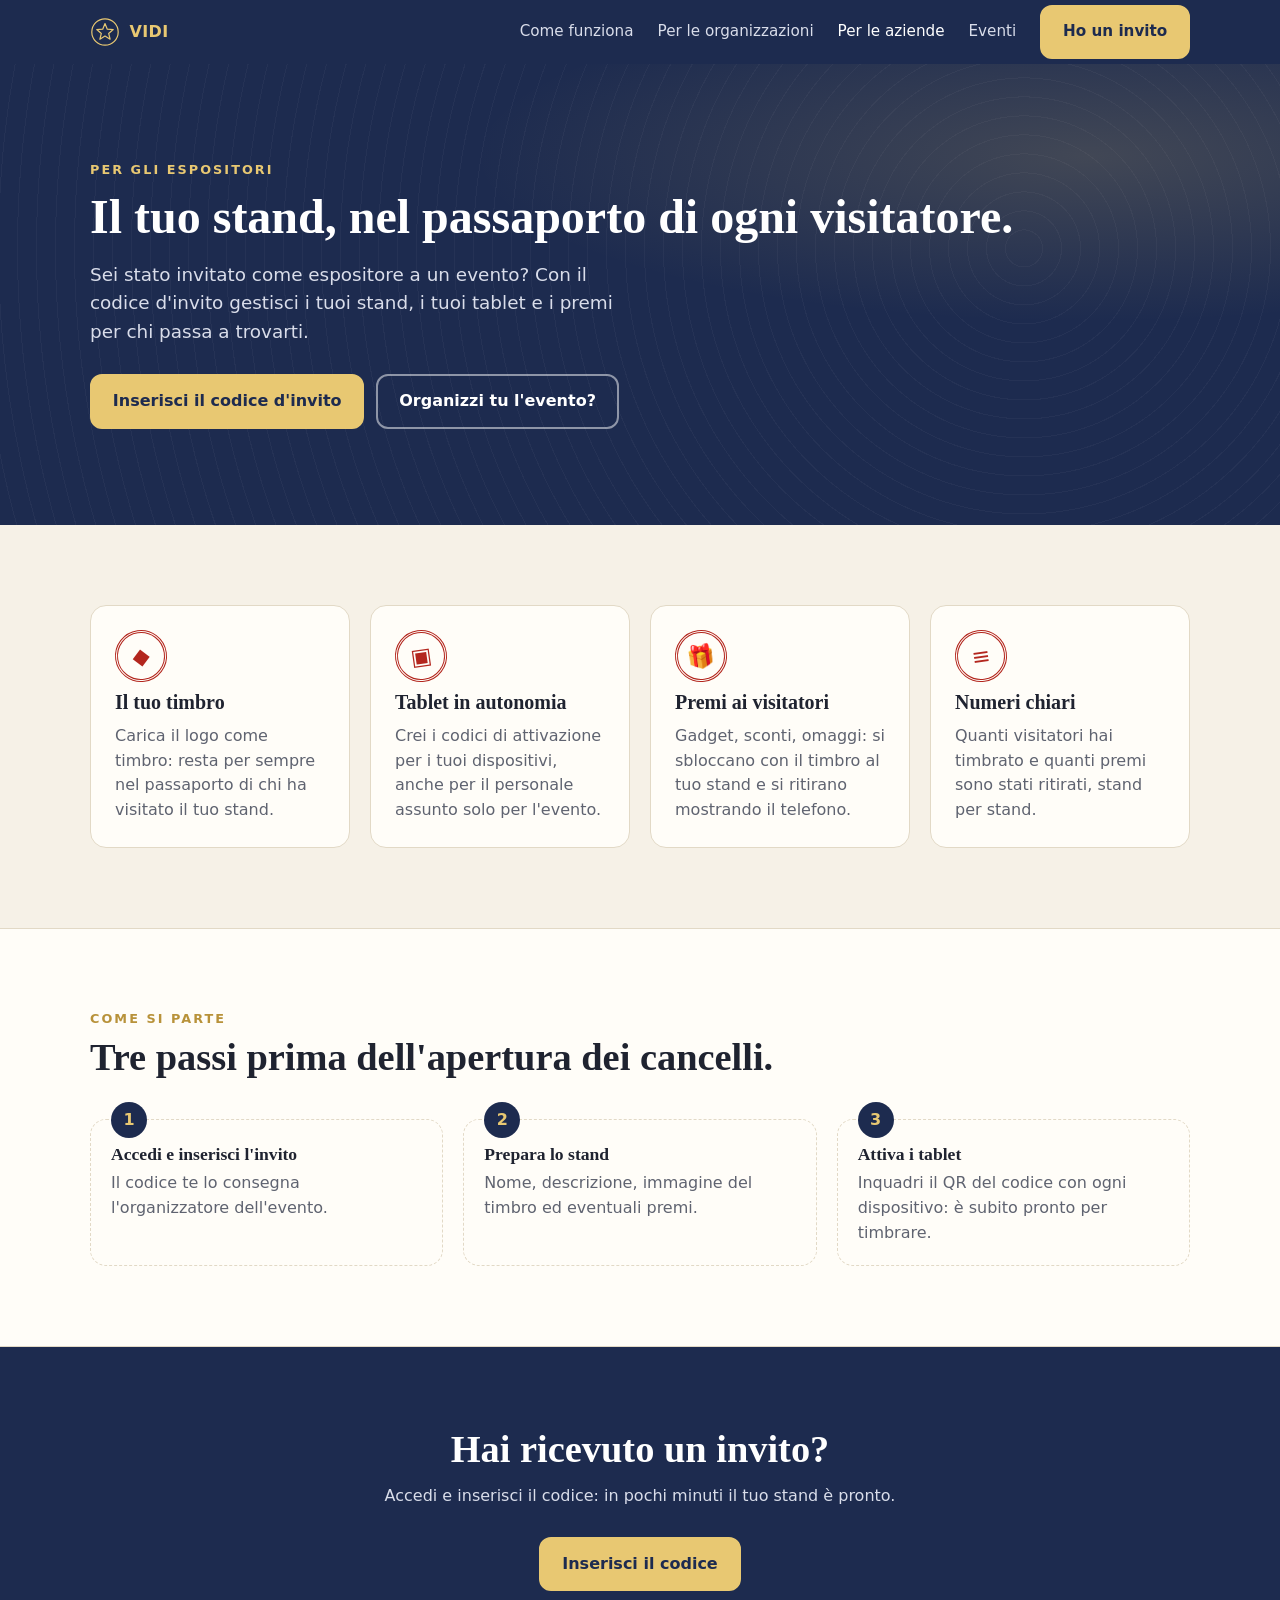
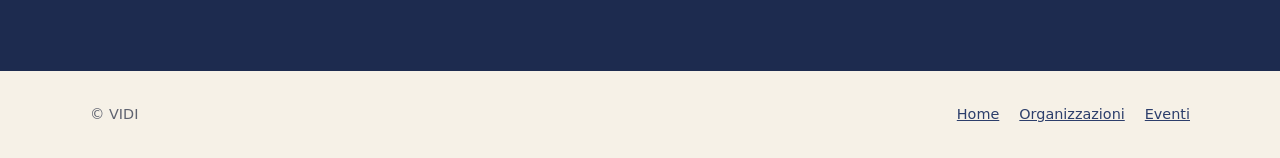
==== aziende.html @ 52bfeede "Vetrina VIDI sulla home; pagina degli emittenti su /emittenti/" ====
<!doctype html>
<html lang="it">
  <head>
    <meta charset="UTF-8" />
    <meta name="viewport" content="width=device-width, initial-scale=1.0" />
    <title>Per le aziende · VIDI</title>
    <meta
      name="description"
      content="Espositori a fiere ed eventi: attiva i tablet del tuo stand, personalizza il timbro, offri premi ai visitatori e misura il passaggio allo stand."
    />
    <meta name="theme-color" content="#1d2b4f" />
    <link rel="stylesheet" href="style.css" />
    <script src="config.js" defer></script>
  </head>
  <body>
    <header class="site-header">
      <div class="wrap">
        <a class="logo" href="index.html">
          <svg viewBox="0 0 100 100" fill="none" stroke="currentColor" stroke-width="4" aria-hidden="true">
            <circle cx="50" cy="50" r="44" />
            <path d="M50 22 57.6 40.5 77.5 41.9 62.3 54.8 67 74.2 50 63.7 33 74.2 37.7 54.8 22.5 41.9 42.4 40.5Z" stroke-linejoin="round" />
          </svg>
          <span data-brand>VIDI</span>
        </a>
        <button class="nav-toggle" aria-expanded="false" aria-controls="nav">Menu</button>
        <nav class="site-nav" id="nav">
          <a href="index.html#come-funziona">Come funziona</a>
          <a href="organizzazioni.html">Per le organizzazioni</a>
          <a href="aziende.html" aria-current="page">Per le aziende</a>
          <a data-app="events" href="https://www.formazionesicurezza.org/protezionecivile/passaporto_formazione/events">Eventi</a>
          <a class="btn" data-app="accreditation" href="https://www.formazionesicurezza.org/protezionecivile/passaporto_formazione/accreditation">Ho un invito</a>
        </nav>
      </div>
    </header>

    <main>
      <section class="hero small">
        <div class="wrap">
          <div>
            <span class="eyebrow">Per gli espositori</span>
            <h1>Il tuo stand, nel passaporto di ogni visitatore.</h1>
            <p class="lead">
              Sei stato invitato come espositore a un evento? Con il codice d'invito gestisci i tuoi stand, i tuoi tablet e
              i premi per chi passa a trovarti.
            </p>
            <div class="actions">
              <a class="btn" data-app="accreditation" href="https://www.formazionesicurezza.org/protezionecivile/passaporto_formazione/accreditation">Inserisci il codice d'invito</a>
              <a class="btn ghost" href="organizzazioni.html">Organizzi tu l'evento?</a>
            </div>
          </div>
        </div>
      </section>

      <section>
        <div class="wrap">
          <div class="grid">
            <article class="card">
              <span class="icon" aria-hidden="true">◆</span>
              <h3>Il tuo timbro</h3>
              <p>Carica il logo come timbro: resta per sempre nel passaporto di chi ha visitato il tuo stand.</p>
            </article>
            <article class="card">
              <span class="icon" aria-hidden="true">▣</span>
              <h3>Tablet in autonomia</h3>
              <p>Crei i codici di attivazione per i tuoi dispositivi, anche per il personale assunto solo per l'evento.</p>
            </article>
            <article class="card">
              <span class="icon" aria-hidden="true">🎁</span>
              <h3>Premi ai visitatori</h3>
              <p>Gadget, sconti, omaggi: si sbloccano con il timbro al tuo stand e si ritirano mostrando il telefono.</p>
            </article>
            <article class="card">
              <span class="icon" aria-hidden="true">≡</span>
              <h3>Numeri chiari</h3>
              <p>Quanti visitatori hai timbrato e quanti premi sono stati ritirati, stand per stand.</p>
            </article>
          </div>
        </div>
      </section>

      <section class="alt">
        <div class="wrap">
          <div class="section-head">
            <span class="eyebrow">Come si parte</span>
            <h2>Tre passi prima dell'apertura dei cancelli.</h2>
          </div>
          <ol class="steps">
            <li>
              <h3>Accedi e inserisci l'invito</h3>
              <p>Il codice te lo consegna l'organizzatore dell'evento.</p>
            </li>
            <li>
              <h3>Prepara lo stand</h3>
              <p>Nome, descrizione, immagine del timbro ed eventuali premi.</p>
            </li>
            <li>
              <h3>Attiva i tablet</h3>
              <p>Inquadri il QR del codice con ogni dispositivo: è subito pronto per timbrare.</p>
            </li>
          </ol>
        </div>
      </section>

      <section class="cta">
        <div class="wrap">
          <h2>Hai ricevuto un invito?</h2>
          <p>Accedi e inserisci il codice: in pochi minuti il tuo stand è pronto.</p>
          <div class="actions">
            <a class="btn" data-app="accreditation" href="https://www.formazionesicurezza.org/protezionecivile/passaporto_formazione/accreditation">Inserisci il codice</a>
          </div>
        </div>
      </section>
    </main>

    <footer>
      <div class="wrap">
        <span>© <span data-brand>VIDI</span></span>
        <nav>
          <a href="index.html">Home</a>
          <a href="organizzazioni.html">Organizzazioni</a>
          <a data-app="events" href="https://www.formazionesicurezza.org/protezionecivile/passaporto_formazione/events">Eventi</a>
        </nav>
      </div>
    </footer>
  </body>
</html>
---- style.css ----
:root {
  --navy: #1d2b4f;
  --navy-soft: #2c3e6b;
  --gold: #e8c872;
  --gold-deep: #b8923a;
  --paper: #f6f1e7;
  --card: #fffdf8;
  --line: #e2d9c6;
  --text: #1f2330;
  --muted: #5f6370;
  --stamp: #b3261e;
  --radius: 16px;
  color-scheme: light;
}

* {
  box-sizing: border-box;
}

html {
  scroll-behavior: smooth;
}

body {
  margin: 0;
  font-family: system-ui, -apple-system, 'Segoe UI', Roboto, sans-serif;
  line-height: 1.55;
  color: var(--text);
  background: var(--paper);
  -webkit-font-smoothing: antialiased;
}

h1,
h2,
h3 {
  margin: 0;
  line-height: 1.15;
  font-family: Georgia, 'Times New Roman', serif;
  text-wrap: balance;
}

p {
  margin: 0;
}

a {
  color: var(--navy-soft);
}

img {
  max-width: 100%;
}

.wrap {
  width: min(1100px, 100% - 32px);
  margin: 0 auto;
}

/* ---- Intestazione ---- */

.site-header {
  position: sticky;
  top: 0;
  z-index: 10;
  background: var(--navy);
  color: #fff;
}

.site-header .wrap {
  display: flex;
  align-items: center;
  justify-content: space-between;
  gap: 1rem;
  min-height: 64px;
}

.logo {
  display: inline-flex;
  align-items: center;
  gap: 0.6rem;
  color: var(--gold);
  font-weight: 700;
  letter-spacing: 0.02em;
  text-decoration: none;
}

.logo svg {
  width: 30px;
  height: 30px;
}

.site-nav {
  display: flex;
  align-items: center;
  gap: 1.5rem;
}

.site-nav a {
  color: #d9ddea;
  text-decoration: none;
  font-size: 0.95rem;
}

.site-nav a:hover,
.site-nav a[aria-current='page'] {
  color: #fff;
}

.site-nav .btn {
  color: var(--navy);
}

.nav-toggle {
  display: none;
  padding: 0.5rem;
  border: 1px solid rgb(255 255 255 / 0.3);
  border-radius: 8px;
  background: none;
  color: #fff;
  font: inherit;
}

@media (max-width: 760px) {
  .nav-toggle {
    display: block;
  }

  .site-nav {
    display: none;
    position: absolute;
    top: 64px;
    left: 0;
    right: 0;
    flex-direction: column;
    align-items: stretch;
    gap: 0;
    padding: 0.5rem 16px 1rem;
    background: var(--navy);
  }

  .site-nav.open {
    display: flex;
  }

  .site-nav a {
    padding: 0.7rem 0;
  }

  .site-nav .btn {
    margin-top: 0.5rem;
    text-align: center;
  }
}

/* ---- Bottoni ---- */

.btn {
  display: inline-flex;
  align-items: center;
  justify-content: center;
  gap: 0.5rem;
  padding: 0.8rem 1.3rem;
  border-radius: 12px;
  background: var(--gold);
  color: var(--navy);
  font-weight: 700;
  text-decoration: none;
  border: 2px solid var(--gold);
  transition: transform 0.15s ease;
}

.btn:hover {
  transform: translateY(-1px);
}

.btn.ghost {
  background: transparent;
  color: #fff;
  border-color: rgb(255 255 255 / 0.5);
}

.btn.dark {
  background: var(--navy);
  border-color: var(--navy);
  color: #fff;
}

.btn.outline {
  background: transparent;
  border-color: var(--navy);
  color: var(--navy);
}

.actions {
  display: flex;
  flex-wrap: wrap;
  gap: 0.75rem;
}

/* ---- Hero ---- */

.hero {
  position: relative;
  overflow: hidden;
  padding: clamp(3rem, 8vw, 6rem) 0;
  color: #fff;
  background:
    radial-gradient(80% 60% at 85% 20%, rgb(232 200 114 / 0.18), transparent 60%),
    repeating-radial-gradient(circle at 80% 40%, transparent 0 18px, rgb(255 255 255 / 0.035) 18px 19px),
    var(--navy);
}

.hero .wrap {
  display: grid;
  grid-template-columns: 1.2fr 1fr;
  align-items: center;
  gap: 3rem;
}

.hero .eyebrow {
  color: var(--gold);
}

.hero h1 {
  margin: 0.6rem 0 1rem;
  font-size: clamp(2.2rem, 6vw, 3.6rem);
}

.hero p.lead {
  max-width: 34rem;
  margin-bottom: 1.75rem;
  font-size: 1.15rem;
  color: #d9ddea;
}

.hero.small .wrap {
  grid-template-columns: 1fr;
}

.hero.small h1 {
  font-size: clamp(2rem, 5vw, 3rem);
}

@media (max-width: 860px) {
  .hero .wrap {
    grid-template-columns: 1fr;
  }
}

.eyebrow {
  display: block;
  font-size: 0.8rem;
  font-weight: 700;
  letter-spacing: 0.16em;
  text-transform: uppercase;
  color: var(--gold-deep);
}

/* Copertina di passaporto disegnata in CSS, come nell'app */
.passport {
  position: relative;
  width: min(320px, 80vw);
  aspect-ratio: 5 / 7;
  margin: 0 auto;
  display: flex;
  flex-direction: column;
  align-items: center;
  justify-content: center;
  gap: 1rem;
  border-radius: 8px 22px 22px 8px;
  color: var(--gold);
  text-align: center;
  background:
    radial-gradient(120% 70% at 25% 10%, rgb(255 255 255 / 0.13), transparent 60%),
    radial-gradient(90% 80% at 85% 110%, rgb(0 0 0 / 0.35), transparent 65%),
    repeating-linear-gradient(35deg, rgb(255 255 255 / 0.03) 0 1px, transparent 1px 3px),
    #6b1e2c;
  box-shadow:
    inset 14px 0 16px -12px rgb(0 0 0 / 0.6),
    0 30px 60px rgb(0 0 0 / 0.35);
  transform: rotate(-6deg);
}

.passport::before {
  content: '';
  position: absolute;
  inset: 14px 14px 14px 22px;
  border: 1.5px solid rgb(232 200 114 / 0.55);
  border-radius: 4px 12px 12px 4px;
}

.passport svg {
  width: 38%;
}

.passport strong {
  font-family: Georgia, 'Times New Roman', serif;
  font-size: 1.9rem;
  letter-spacing: 0.14em;
  text-transform: uppercase;
}

.passport span {
  font-size: 0.72rem;
  letter-spacing: 0.3em;
  text-transform: uppercase;
}

.stamp-mark {
  position: absolute;
  right: -30px;
  bottom: 40px;
  width: 130px;
  height: 130px;
  display: grid;
  place-items: center;
  border: 4px double var(--stamp);
  border-radius: 50%;
  color: var(--stamp);
  font-weight: 800;
  font-size: 0.8rem;
  letter-spacing: 0.06em;
  text-align: center;
  text-transform: uppercase;
  background: rgb(246 241 231 / 0.92);
  transform: rotate(14deg);
}

/* ---- Sezioni ---- */

section {
  padding: clamp(3rem, 7vw, 5rem) 0;
}

.section-head {
  max-width: 44rem;
  margin-bottom: 2.5rem;
}

.section-head h2 {
  margin: 0.4rem 0 0.8rem;
  font-size: clamp(1.7rem, 4vw, 2.4rem);
}

.section-head p {
  color: var(--muted);
  font-size: 1.05rem;
}

.alt {
  background: var(--card);
  border-top: 1px solid var(--line);
  border-bottom: 1px solid var(--line);
}

.grid {
  display: grid;
  grid-template-columns: repeat(auto-fit, minmax(240px, 1fr));
  gap: 1.25rem;
}

.card {
  display: flex;
  flex-direction: column;
  gap: 0.6rem;
  padding: 1.5rem;
  border: 1px solid var(--line);
  border-radius: var(--radius);
  background: var(--card);
}

.alt .card {
  background: var(--paper);
}

.card h3 {
  font-size: 1.25rem;
}

.card p {
  color: var(--muted);
}

.card .btn {
  align-self: flex-start;
  margin-top: auto;
}

.icon {
  width: 52px;
  height: 52px;
  display: grid;
  place-items: center;
  border: 3px double var(--stamp);
  border-radius: 50%;
  color: var(--stamp);
  font-size: 1.4rem;
  transform: rotate(-8deg);
}

.audience {
  border-top: 5px solid var(--navy);
}

.audience.gold {
  border-top-color: var(--gold);
}

.audience.red {
  border-top-color: var(--stamp);
}

.steps {
  counter-reset: step;
  list-style: none;
  margin: 0;
  padding: 0;
  display: grid;
  grid-template-columns: repeat(auto-fit, minmax(220px, 1fr));
  gap: 1.25rem;
}

.steps li {
  position: relative;
  padding: 1.5rem 1.25rem 1.25rem;
  border: 1px dashed var(--line);
  border-radius: var(--radius);
}

.steps li::before {
  counter-increment: step;
  content: counter(step);
  position: absolute;
  top: -18px;
  left: 1.25rem;
  width: 36px;
  height: 36px;
  display: grid;
  place-items: center;
  border-radius: 50%;
  background: var(--navy);
  color: var(--gold);
  font-weight: 700;
}

.steps h3 {
  margin-bottom: 0.4rem;
  font-size: 1.1rem;
}

.steps p {
  color: var(--muted);
}

.checklist {
  list-style: none;
  margin: 0;
  padding: 0;
  display: grid;
  gap: 0.8rem;
}

.checklist li {
  display: flex;
  gap: 0.75rem;
}

.checklist li::before {
  content: '✓';
  flex: none;
  width: 26px;
  height: 26px;
  display: grid;
  place-items: center;
  border-radius: 50%;
  background: #e6f3e7;
  color: #2e7d32;
  font-weight: 700;
}

.split {
  display: grid;
  grid-template-columns: 1fr 1fr;
  align-items: center;
  gap: 3rem;
}

@media (max-width: 860px) {
  .split {
    grid-template-columns: 1fr;
  }
}

/* ---- Invito finale ---- */

.cta {
  text-align: center;
  color: #fff;
  background: var(--navy);
}

.cta h2 {
  margin-bottom: 0.8rem;
  font-size: clamp(1.7rem, 4vw, 2.4rem);
}

.cta p {
  max-width: 36rem;
  margin: 0 auto 1.75rem;
  color: #d9ddea;
}

.cta .actions {
  justify-content: center;
}

/* ---- Piè di pagina ---- */

footer {
  padding: 2rem 0;
  font-size: 0.9rem;
  color: var(--muted);
}

footer .wrap {
  display: flex;
  flex-wrap: wrap;
  justify-content: space-between;
  gap: 1rem;
}

footer nav {
  display: flex;
  flex-wrap: wrap;
  gap: 1.25rem;
}
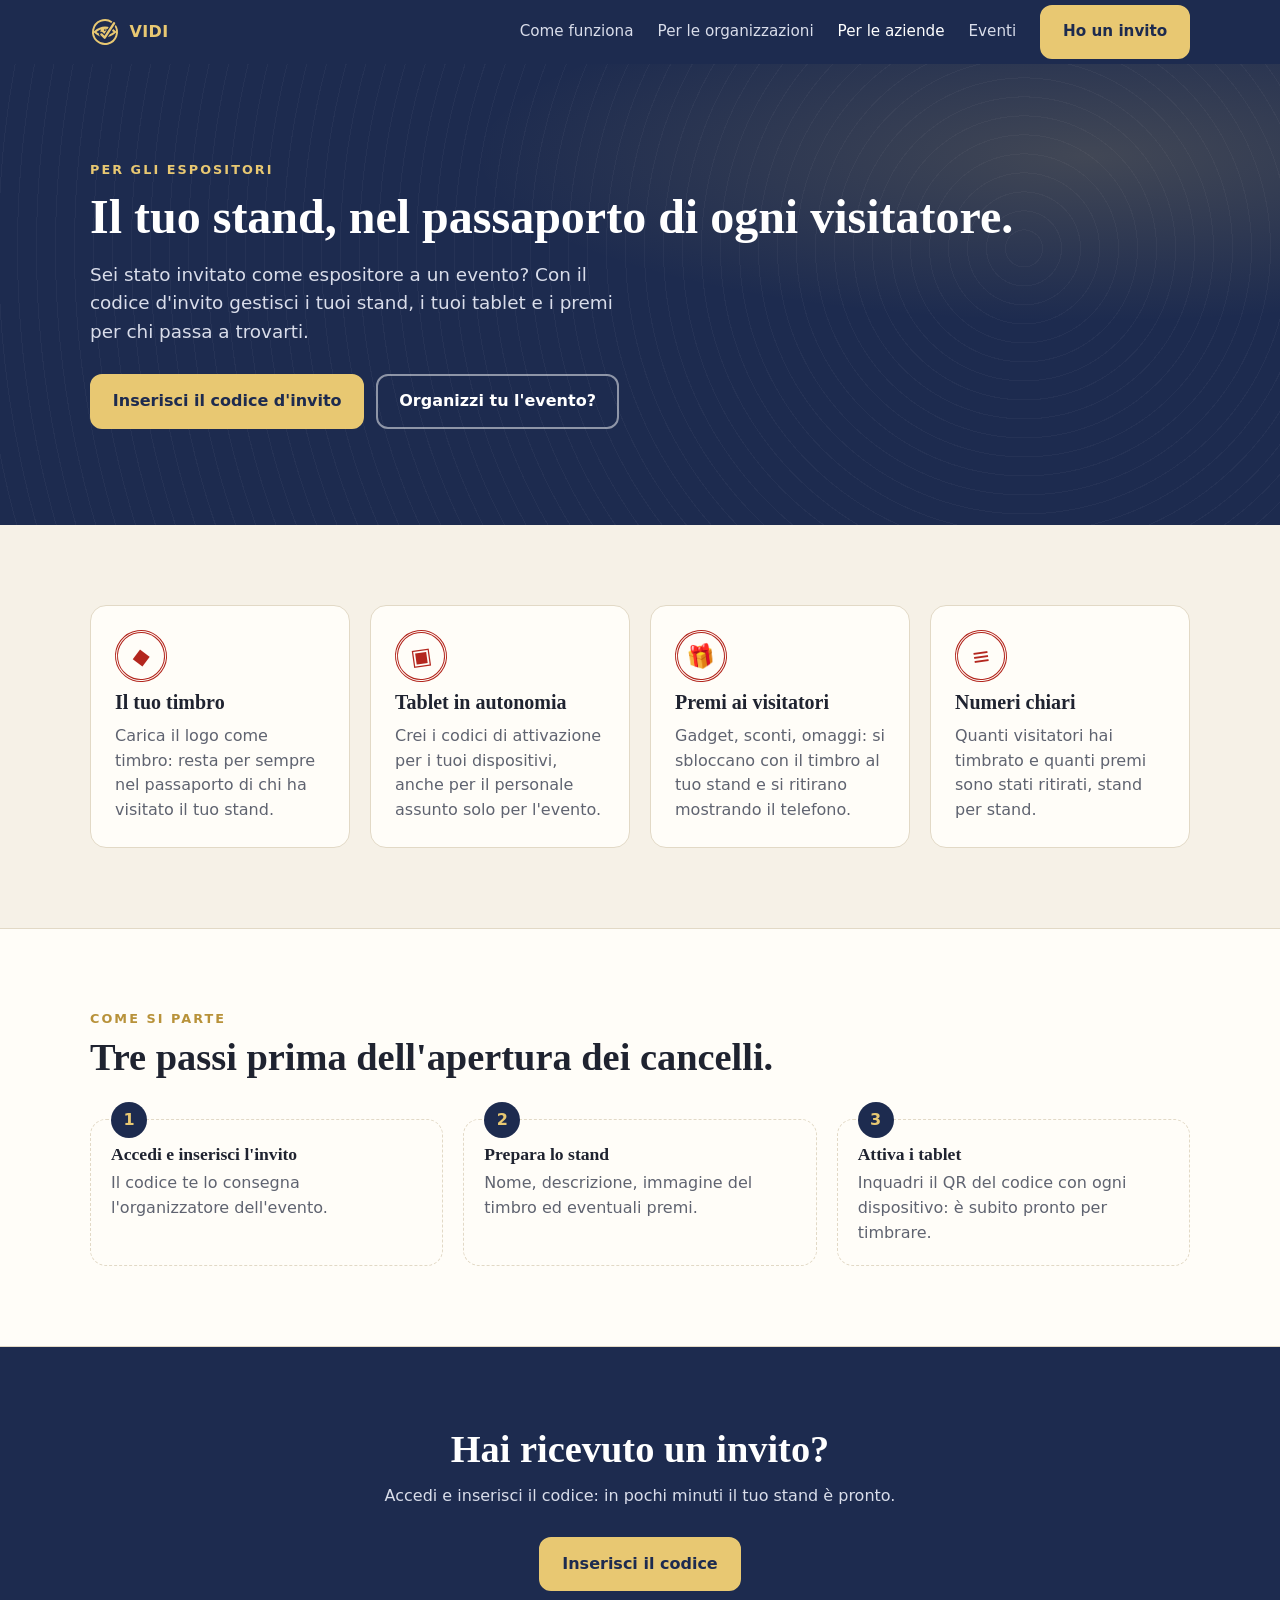
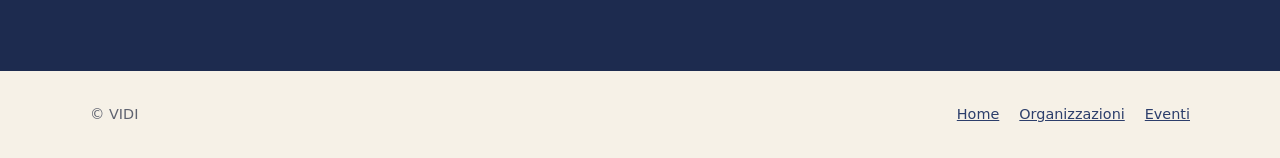
==== commit 07a08517: "Vetrina: logo VIDI" ====
--- a/aziende.html
+++ b/aziende.html
@@ -9,6 +9,7 @@
       content="Espositori a fiere ed eventi: attiva i tablet del tuo stand, personalizza il timbro, offri premi ai visitatori e misura il passaggio allo stand."
     />
     <meta name="theme-color" content="#1d2b4f" />
+    <link rel="icon" type="image/svg+xml" href="vidi-symbol.svg" />
     <link rel="stylesheet" href="style.css" />
     <script src="config.js" defer></script>
   </head>
@@ -16,9 +17,13 @@
     <header class="site-header">
       <div class="wrap">
         <a class="logo" href="index.html">
-          <svg viewBox="0 0 100 100" fill="none" stroke="currentColor" stroke-width="4" aria-hidden="true">
-            <circle cx="50" cy="50" r="44" />
-            <path d="M50 22 57.6 40.5 77.5 41.9 62.3 54.8 67 74.2 50 63.7 33 74.2 37.7 54.8 22.5 41.9 42.4 40.5Z" stroke-linejoin="round" />
+          <svg viewBox="0 0 200 200" fill="none" stroke="currentColor" stroke-linecap="round" stroke-linejoin="round" aria-hidden="true">
+            <path d="M 163.9 51.9 A 80 80 0 1 1 145.9 34.5" stroke-width="13" />
+            <path d="M 32 100 Q 100 42 168 100 Q 100 158 32 100 Z" stroke-width="14" />
+            <circle cx="91" cy="95" r="21" fill="currentColor" stroke="none" />
+            <circle cx="99" cy="87" r="6" style="fill: var(--navy)" stroke="none" />
+            <path d="M 76 116 L 98 138 L 160 42" stroke-width="32" style="stroke: var(--navy)" />
+            <path d="M 76 116 L 98 138 L 160 42" stroke-width="16" />
           </svg>
           <span data-brand>VIDI</span>
         </a>
--- a/style.css
+++ b/style.css
@@ -1,5 +1,6 @@
 :root {
   --navy: #1d2b4f;
+  --passport-color: #6b1e2c;
   --navy-soft: #2c3e6b;
   --gold: #e8c872;
   --gold-deep: #b8923a;
@@ -274,7 +275,7 @@
     radial-gradient(120% 70% at 25% 10%, rgb(255 255 255 / 0.13), transparent 60%),
     radial-gradient(90% 80% at 85% 110%, rgb(0 0 0 / 0.35), transparent 65%),
     repeating-linear-gradient(35deg, rgb(255 255 255 / 0.03) 0 1px, transparent 1px 3px),
-    #6b1e2c;
+    var(--passport-color);
   box-shadow:
     inset 14px 0 16px -12px rgb(0 0 0 / 0.6),
     0 30px 60px rgb(0 0 0 / 0.35);
